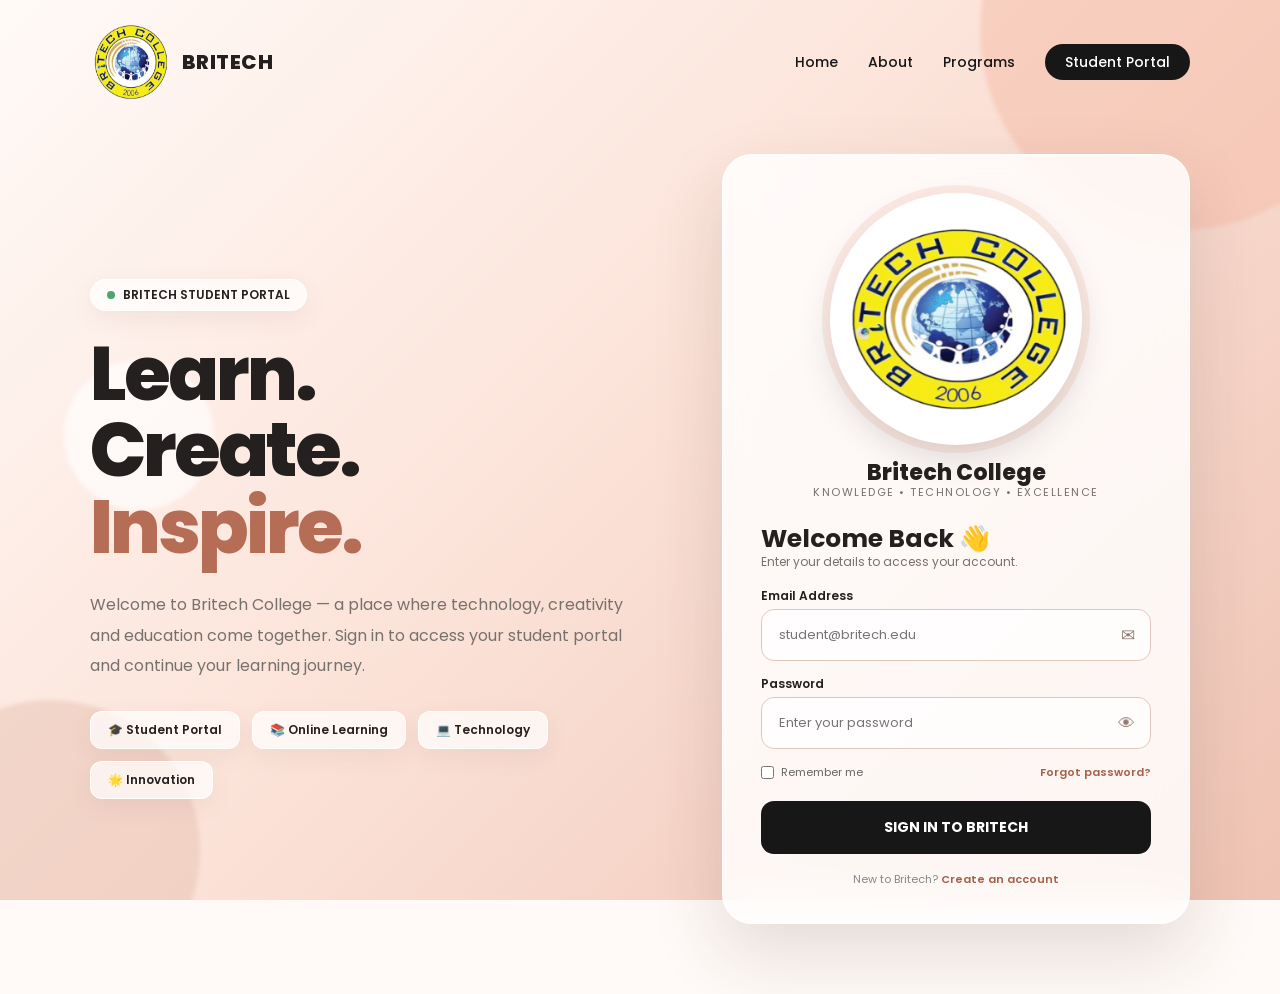
==== auth/sign-in.html @ 8697c610 "feat: backend file" ====
<!doctype html>
<html lang="en">
  <head>
    <meta charset="UTF-8" />
    <meta name="viewport" content="width=device-width, initial-scale=1.0" />

    <title>Britech College | Student Portal</title>
    <link rel="stylesheet" href="../assets/css/style.css" />
    <link rel="stylesheet" href="../assets/css/pages/sign-in.css" />
  </head>

  <body>
    <!-- BACKGROUND -->
    <div class="background">
      <div class="circle one"></div>
      <div class="circle two"></div>
      <div class="circle three"></div>
    </div>

    <!-- HEADER -->
    <header>
      <div class="brand">
        <img src="../assets/images/logo/britech-logo.png" alt="Britech logo" width="80" height="80" />
        BRITECH
      </div>

      <nav>
        <a href="#">Home</a>
        <a href="#">About</a>
        <a href="#">Programs</a>
        <a href="#" class="nav-button">Student Portal</a>
      </nav>
    </header>

    <!-- MAIN -->
    <main>
      <div class="main-wrapper">
        <!-- LEFT SIDE -->
        <div class="intro">
          <div class="badge">
            <span></span>
            BRITECH STUDENT PORTAL
          </div>

          <h1>
            Learn.<br />
            Create.<br />
            <span>Inspire.</span>
          </h1>

          <p class="intro-text">
            Welcome to Britech College — a place where technology, creativity and education come together. Sign in to
            access your student portal and continue your learning journey.
          </p>

          <div class="features">
            <div class="feature">🎓 Student Portal</div>

            <div class="feature">📚 Online Learning</div>

            <div class="feature">💻 Technology</div>

            <div class="feature">🌟 Innovation</div>
          </div>
        </div>

        <!-- LOGIN CARD -->
        <div class="login-card">
          <!-- LOGO -->
          <div class="logo-area">
            <div class="logo-wrapper">
              <!-- Britech Logo -->
              <img class="britech-logo" src="../assets/images/logo/britech-logo.png" alt="Britech logo" />
            </div>

            <div class="college-name">Britech College</div>

            <div class="college-subtitle">Knowledge • Technology • Excellence</div>
          </div>

          <!-- LOGIN -->
          <div class="login-title">Welcome Back 👋</div>

          <div class="login-description">Enter your details to access your account.</div>

          <form id="loginForm">
            <!-- EMAIL -->
            <div class="input-group">
              <label for="email"> Email Address </label>

              <div class="input-wrapper">
                <input type="email" id="email" placeholder="student@britech.edu" required />

                <span class="input-icon"> ✉ </span>
              </div>
            </div>

            <!-- PASSWORD -->
            <div class="input-group">
              <label for="password"> Password </label>

              <div class="input-wrapper">
                <input type="password" id="password" placeholder="Enter your password" required />

                <span class="input-icon" id="togglePassword" style="cursor: pointer"> 👁 </span>
              </div>
            </div>

            <!-- OPTIONS -->
            <div class="options">
              <label class="remember">
                <input type="checkbox" />

                Remember me
              </label>

              <a href="#" class="forgot"> Forgot password? </a>
            </div>

            <!-- BUTTON -->
            <button type="submit" class="login-button">SIGN IN TO BRITECH</button>

            <!-- MESSAGE -->
            <div id="message"></div>
          </form>

          <!-- FOOTER -->
          <div class="card-footer">
            New to Britech?

            <a href="#"> Create an account </a>
          </div>
        </div>
      </div>
    </main>

    <script>
      /* ===========================
           PASSWORD SHOW / HIDE
        =========================== */

      const password = document.getElementById("password");

      const toggle = document.getElementById("togglePassword");

      toggle.addEventListener("click", () => {
        if (password.type === "password") {
          password.type = "text";
          toggle.textContent = "🙈";
        } else {
          password.type = "password";
          toggle.textContent = "👁";
        }
      });

      /* ===========================
           LOGIN
        =========================== */

      const form = document.getElementById("loginForm");

      const message = document.getElementById("message");

      form.addEventListener("submit", function (event) {
        event.preventDefault();

        const email = document.getElementById("email").value.trim();

        const pass = document.getElementById("password").value.trim();

        if (!email || !pass) {
          message.textContent = "Please enter your email and password.";

          message.className = "error";

          return;
        }

        // DEMO LOGIN
        message.textContent = "✓ Login successful! Welcome to Britech College.";

        message.className = "success";

        // In a real website, this is where
        // you would connect your backend/database.
      });
    </script>
  </body>
</html>
---- assets/css/style.css ----
@import url("./base/reset.css");
@import url("./base/theme.css");
@import url("./base/text.css");
@import url("./base/display.css");
@import url("./base/flex.css");
@import url("./base/gap.css");
@import url("./base/padding.css");
@import url("./base/margin.css");
@import url("./base/border.css");
@import url("./base/width.css");
@import url("./base/height.css");
@import url("./base/colors.css");
@import url("./base/shadow.css");
@import url("./base/opacity.css");
@import url("./base/overflow.css");
@import url("./base/position.css");
@import url("./base/radius.css");
@import url("./base/z-index.css");
---- assets/css/pages/sign-in.css ----
@import url("https://fonts.googleapis.com/css2?family=Poppins:wght@300;400;500;600;700;800&display=swap");

* {
  margin: 0;
  padding: 0;
  box-sizing: border-box;
}

:root {
  --black: #171717;
  --dark: #24201f;
  --peach: #f4b8a3;
  --peach-light: #fbd8ca;
  --skin: #e8c2b2;
  --cream: #fffaf7;
  --white: #ffffff;
  --gray: #77716e;
}

body {
  font-family: "Poppins", sans-serif;
  min-height: 100vh;
  background: var(--cream);
  color: var(--black);
  overflow-x: hidden;
}

/* =================================
           BACKGROUND DECORATIONS
        ================================= */

.background {
  position: fixed;
  inset: 0;
  overflow: hidden;
  z-index: -1;
  background: linear-gradient(135deg, #fffaf7 0%, #fce4da 45%, #efc3b3 100%);
}

.circle {
  position: absolute;
  border-radius: 50%;
  filter: blur(2px);
}

.circle.one {
  width: 400px;
  height: 400px;
  background: rgba(244, 184, 163, 0.45);
  top: -170px;
  right: -100px;
  animation: float 7s ease-in-out infinite;
}

.circle.two {
  width: 300px;
  height: 300px;
  background: rgba(232, 194, 178, 0.5);
  bottom: -100px;
  left: -100px;
  animation: float 9s ease-in-out infinite reverse;
}

.circle.three {
  width: 150px;
  height: 150px;
  background: rgba(255, 255, 255, 0.65);
  top: 40%;
  left: 5%;
  animation: float 6s ease-in-out infinite;
}

@keyframes float {
  0%,
  100% {
    transform: translateY(0);
  }

  50% {
    transform: translateY(-25px);
  }
}

/* =================================
           NAVBAR
        ================================= */

header {
  width: 100%;
  padding: 22px 7%;
  display: flex;
  justify-content: space-between;
  align-items: center;
  position: relative;
  z-index: 10;
}

.brand {
  display: flex;
  align-items: center;
  gap: 12px;
  font-weight: 800;
  font-size: 20px;
  letter-spacing: 0.5px;
}

.brand-dot {
  width: 12px;
  height: 12px;
  background: var(--black);
  border-radius: 50%;
  box-shadow: 0 0 0 6px rgba(23, 23, 23, 0.08);
}

nav {
  display: flex;
  gap: 30px;
  align-items: center;
}

nav a {
  color: var(--black);
  text-decoration: none;
  font-size: 14px;
  font-weight: 500;
  transition: 0.3s;
}

nav a:hover {
  color: #b66d55;
}

.nav-button {
  background: var(--black);
  color: white !important;
  padding: 11px 20px;
  border-radius: 30px;
}

.nav-button:hover {
  background: #b66d55;
}

/* =================================
           MAIN
        ================================= */

main {
  min-height: calc(100vh - 85px);
  padding: 30px 7% 70px;
  display: flex;
  justify-content: center;
  align-items: center;
}

.main-wrapper {
  width: 100%;
  max-width: 1150px;
  display: grid;
  grid-template-columns: 1.1fr 0.9fr;
  gap: 60px;
  align-items: center;
}

/* =================================
           LEFT CONTENT
        ================================= */

.intro {
  animation: slideLeft 0.8s ease;
}

@keyframes slideLeft {
  from {
    opacity: 0;
    transform: translateX(-40px);
  }

  to {
    opacity: 1;
    transform: translateX(0);
  }
}

.badge {
  display: inline-flex;
  align-items: center;
  gap: 8px;
  padding: 9px 16px;
  background: rgba(255, 255, 255, 0.7);
  border: 1px solid rgba(255, 255, 255, 0.8);
  border-radius: 30px;
  font-size: 12px;
  font-weight: 600;
  margin-bottom: 25px;
  box-shadow: 0 8px 25px rgba(100, 70, 60, 0.08);
}

.badge span {
  width: 8px;
  height: 8px;
  background: #49a66c;
  border-radius: 50%;
}

.intro h1 {
  font-size: clamp(42px, 6vw, 75px);
  line-height: 1.02;
  font-weight: 800;
  letter-spacing: -3px;
  margin-bottom: 25px;
}

.intro h1 span {
  color: #b66d55;
}

.intro-text {
  max-width: 550px;
  color: var(--gray);
  font-size: 16px;
  line-height: 1.9;
  margin-bottom: 30px;
}

.features {
  display: flex;
  gap: 12px;
  flex-wrap: wrap;
}

.feature {
  background: rgba(255, 255, 255, 0.7);
  border: 1px solid rgba(255, 255, 255, 0.9);
  padding: 12px 17px;
  border-radius: 12px;
  font-size: 12px;
  font-weight: 600;
  box-shadow: 0 8px 25px rgba(100, 70, 60, 0.07);
}

/* =================================
           LOGIN CARD
        ================================= */

.login-card {
  background: rgba(255, 255, 255, 0.82);
  backdrop-filter: blur(18px);
  -webkit-backdrop-filter: blur(18px);
  border: 1px solid rgba(255, 255, 255, 0.9);
  border-radius: 30px;
  padding: 38px;
  box-shadow:
    0 30px 70px rgba(75, 47, 38, 0.15),
    inset 0 1px 0 rgba(255, 255, 255, 0.8);
  animation: appear 0.9s ease;
}

@keyframes appear {
  from {
    opacity: 0;
    transform: translateY(30px) scale(0.97);
  }

  to {
    opacity: 1;
    transform: translateY(0) scale(1);
  }
}

/* =================================
           LOGO
        ================================= */

.logo-area {
  text-align: center;
  margin-bottom: 25px;
}

.logo-wrapper {
  width: 252px;
  height: 252px;
  margin: auto;
  background: white;
  border-radius: 50%;
  padding: 8px;
  display: flex;
  align-items: center;
  justify-content: center;
  box-shadow:
    0 15px 35px rgba(0, 0, 0, 0.12),
    0 0 0 8px rgba(244, 184, 163, 0.25);
}

.logo-wrapper img {
  width: 100%;
  height: 100%;
  object-fit: contain;
  border-radius: 50%;
}

.college-name {
  margin-top: 17px;
  font-size: 22px;
  font-weight: 800;
}

.college-subtitle {
  font-size: 11px;
  color: var(--gray);
  margin-top: 3px;
  letter-spacing: 1.5px;
  text-transform: uppercase;
}

/* =================================
           FORM
        ================================= */

.login-title {
  font-size: 25px;
  font-weight: 700;
  margin-top: 28px;
}

.login-description {
  font-size: 12px;
  color: var(--gray);
  margin: 5px 0 22px;
}

.input-group {
  margin-bottom: 17px;
}

.input-group label {
  display: block;
  font-size: 12px;
  font-weight: 600;
  margin-bottom: 7px;
}

.input-wrapper {
  position: relative;
}

.input-wrapper input {
  width: 100%;
  height: 52px;
  padding: 0 45px 0 17px;
  border: 1px solid #dfc7bd;
  background: rgba(255, 255, 255, 0.75);
  border-radius: 13px;
  outline: none;
  font-family: inherit;
  font-size: 13px;
  transition: 0.3s;
}

.input-wrapper input:focus {
  border-color: #b66d55;
  box-shadow: 0 0 0 4px rgba(182, 109, 85, 0.1);
  background: white;
}

.input-icon {
  position: absolute;
  right: 16px;
  top: 50%;
  transform: translateY(-50%);
  color: #927c73;
  font-size: 17px;
}

.options {
  display: flex;
  justify-content: space-between;
  align-items: center;
  margin: 5px 0 22px;
  font-size: 11px;
}

.remember {
  display: flex;
  gap: 7px;
  align-items: center;
  color: #666;
}

.remember input {
  accent-color: #b66d55;
}

.forgot {
  color: #a85f49;
  font-weight: 600;
  text-decoration: none;
}

/* =================================
           BUTTON
        ================================= */

.login-button {
  width: 100%;
  height: 53px;
  border: none;
  border-radius: 13px;
  background: var(--black);
  color: white;
  font-family: inherit;
  font-size: 14px;
  font-weight: 700;
  cursor: pointer;
  position: relative;
  overflow: hidden;
  transition: 0.3s;
}

.login-button::before {
  content: "";
  position: absolute;
  top: 0;
  left: -100%;
  width: 100%;
  height: 100%;
  background: linear-gradient(90deg, transparent, rgba(255, 255, 255, 0.2), transparent);
  transition: 0.5s;
}

.login-button:hover::before {
  left: 100%;
}

.login-button:hover {
  background: #b66d55;
  transform: translateY(-2px);
  box-shadow: 0 12px 25px rgba(182, 109, 85, 0.3);
}

/* =================================
           FOOTER
        ================================= */

.card-footer {
  text-align: center;
  margin-top: 20px;
  color: #888;
  font-size: 11px;
}

.card-footer a {
  color: #a85f49;
  font-weight: 600;
  text-decoration: none;
}

/* =================================
           MESSAGE
        ================================= */

#message {
  display: none;
  margin-top: 15px;
  padding: 11px;
  border-radius: 10px;
  text-align: center;
  font-size: 12px;
}

.success {
  display: block !important;
  color: #257245;
  background: #e8f7ee;
}

.error {
  display: block !important;
  color: #a33c32;
  background: #fdeceb;
}

/* =================================
           MOBILE
        ================================= */

@media (max-width: 900px) {
  .main-wrapper {
    grid-template-columns: 1fr;
    max-width: 600px;
    gap: 35px;
  }

  .intro {
    text-align: center;
  }

  .intro-text {
    margin-left: auto;
    margin-right: auto;
  }

  .features {
    justify-content: center;
  }

  nav a:not(.nav-button) {
    display: none;
  }
}

@media (max-width: 550px) {
  header {
    padding: 18px 5%;
  }

  main {
    padding: 20px 5% 50px;
  }

  .intro h1 {
    font-size: 45px;
    letter-spacing: -2px;
  }

  .intro-text {
    font-size: 13px;
  }

  .login-card {
    padding: 28px 22px;
    border-radius: 23px;
  }

  .logo-wrapper {
    width: 125px;
    height: 125px;
  }

  .college-name {
    font-size: 20px;
  }
}
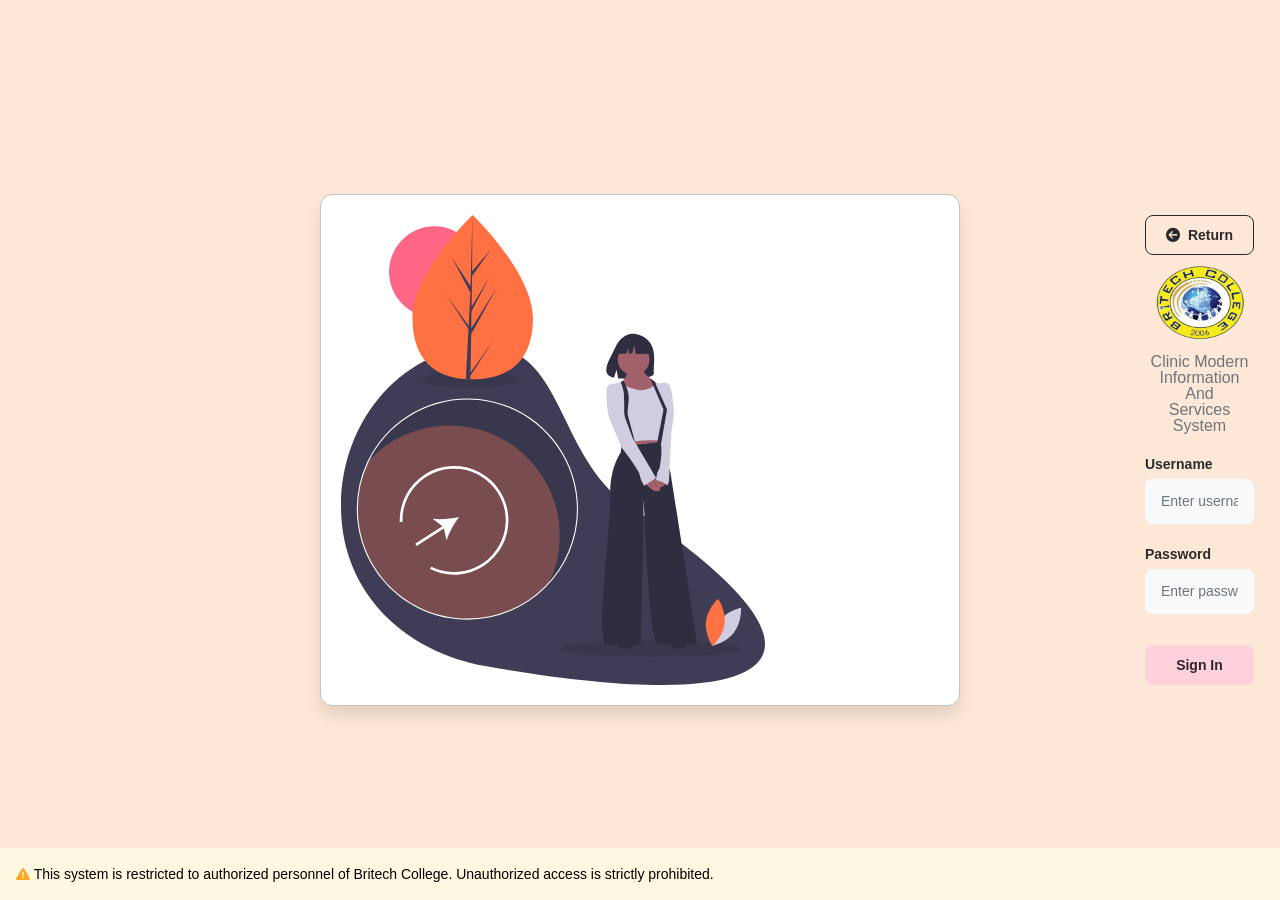
==== commit 0d15d542: "Merge pull request #7 from JohnxdLink/feat/sign-in Implement sign in page and add reusable component" ====
--- a/auth/sign-in.html
+++ b/auth/sign-in.html
@@ -3,187 +3,44 @@
   <head>
     <meta charset="UTF-8" />
     <meta name="viewport" content="width=device-width, initial-scale=1.0" />
-
-    <title>Britech College | Student Portal</title>
+    <title>Clinic | Sign-in</title>
     <link rel="stylesheet" href="../assets/css/style.css" />
     <link rel="stylesheet" href="../assets/css/pages/sign-in.css" />
   </head>
+  <body class="w-100 h-screen d-flex flex-column items-center justify-between bg-warning">
+    <header class="d-flex flex-1"></header>
+    <main class="p-5 w-1/2 h-512 d-flex flex-row bg-white shadow border border-light-gray shadow-lg rounded-lg gap-5">
+      <section class="d-flex flex-1">
+        <img src="../assets/images/illustrations/sign-in.svg" alt="" />
+      </section>
 
-  <body>
-    <!-- BACKGROUND -->
-    <div class="background">
-      <div class="circle one"></div>
-      <div class="circle two"></div>
-      <div class="circle three"></div>
-    </div>
-
-    <!-- HEADER -->
-    <header>
-      <div class="brand">
-        <img src="../assets/images/logo/britech-logo.png" alt="Britech logo" width="80" height="80" />
-        BRITECH
-      </div>
-
-      <nav>
-        <a href="#">Home</a>
-        <a href="#">About</a>
-        <a href="#">Programs</a>
-        <a href="#" class="nav-button">Student Portal</a>
-      </nav>
-    </header>
-
-    <!-- MAIN -->
-    <main>
-      <div class="main-wrapper">
-        <!-- LEFT SIDE -->
-        <div class="intro">
-          <div class="badge">
-            <span></span>
-            BRITECH STUDENT PORTAL
+      <form class="d-flex flex-1 flex-column items-start gap-2">
+        <a class="btn-outline" href="../index.html"> <span class="fa-solid fa-circle-arrow-left"></span>Return</a>
+        <div class="w-100 h-100 d-flex flex-column gap-5">
+          <div class="w-100 d-flex flex-column items-center justify-center gap-3">
+            <img class="w-96 h-auto" src="../assets/images/logo/britech-logo.png" alt="" />
+            <p class="text-center text-gray">Clinic Modern Information And <br />Services System</p>
+          </div>
+          <div>
+            <label class="label" for="">Username</label>
+            <input class="mt-1 input" type="text" name="" id="" placeholder="Enter username" required />
           </div>
 
-          <h1>
-            Learn.<br />
-            Create.<br />
-            <span>Inspire.</span>
-          </h1>
-
-          <p class="intro-text">
-            Welcome to Britech College — a place where technology, creativity and education come together. Sign in to
-            access your student portal and continue your learning journey.
-          </p>
-
-          <div class="features">
-            <div class="feature">🎓 Student Portal</div>
-
-            <div class="feature">📚 Online Learning</div>
-
-            <div class="feature">💻 Technology</div>
-
-            <div class="feature">🌟 Innovation</div>
+          <div>
+            <label class="label" for="">Password</label>
+            <input class="mt-1 input" type="password" name="" id="" placeholder="Enter password" required />
           </div>
         </div>
 
-        <!-- LOGIN CARD -->
-        <div class="login-card">
-          <!-- LOGO -->
-          <div class="logo-area">
-            <div class="logo-wrapper">
-              <!-- Britech Logo -->
-              <img class="britech-logo" src="../assets/images/logo/britech-logo.png" alt="Britech logo" />
-            </div>
-
-            <div class="college-name">Britech College</div>
-
-            <div class="college-subtitle">Knowledge • Technology • Excellence</div>
-          </div>
-
-          <!-- LOGIN -->
-          <div class="login-title">Welcome Back 👋</div>
-
-          <div class="login-description">Enter your details to access your account.</div>
-
-          <form id="loginForm">
-            <!-- EMAIL -->
-            <div class="input-group">
-              <label for="email"> Email Address </label>
-
-              <div class="input-wrapper">
-                <input type="email" id="email" placeholder="student@britech.edu" required />
-
-                <span class="input-icon"> ✉ </span>
-              </div>
-            </div>
-
-            <!-- PASSWORD -->
-            <div class="input-group">
-              <label for="password"> Password </label>
-
-              <div class="input-wrapper">
-                <input type="password" id="password" placeholder="Enter your password" required />
-
-                <span class="input-icon" id="togglePassword" style="cursor: pointer"> 👁 </span>
-              </div>
-            </div>
-
-            <!-- OPTIONS -->
-            <div class="options">
-              <label class="remember">
-                <input type="checkbox" />
-
-                Remember me
-              </label>
-
-              <a href="#" class="forgot"> Forgot password? </a>
-            </div>
-
-            <!-- BUTTON -->
-            <button type="submit" class="login-button">SIGN IN TO BRITECH</button>
-
-            <!-- MESSAGE -->
-            <div id="message"></div>
-          </form>
-
-          <!-- FOOTER -->
-          <div class="card-footer">
-            New to Britech?
-
-            <a href="#"> Create an account </a>
-          </div>
-        </div>
-      </div>
+        <button class="w-100 btn-primary">Sign In</button>
+      </form>
     </main>
 
-    <script>
-      /* ===========================
-           PASSWORD SHOW / HIDE
-        =========================== */
-
-      const password = document.getElementById("password");
-
-      const toggle = document.getElementById("togglePassword");
-
-      toggle.addEventListener("click", () => {
-        if (password.type === "password") {
-          password.type = "text";
-          toggle.textContent = "🙈";
-        } else {
-          password.type = "password";
-          toggle.textContent = "👁";
-        }
-      });
-
-      /* ===========================
-           LOGIN
-        =========================== */
-
-      const form = document.getElementById("loginForm");
-
-      const message = document.getElementById("message");
-
-      form.addEventListener("submit", function (event) {
-        event.preventDefault();
-
-        const email = document.getElementById("email").value.trim();
-
-        const pass = document.getElementById("password").value.trim();
-
-        if (!email || !pass) {
-          message.textContent = "Please enter your email and password.";
-
-          message.className = "error";
-
-          return;
-        }
-
-        // DEMO LOGIN
-        message.textContent = "✓ Login successful! Welcome to Britech College.";
-
-        message.className = "success";
-
-        // In a real website, this is where
-        // you would connect your backend/database.
-      });
-    </script>
+    <footer class="w-100 d-flex flex-column justify-end flex-1">
+      <p class="p-4 text-sm bg-warning-light">
+        <span class="fa-solid text-warning-info fa-triangle-exclamation"></span> This system is restricted to authorized
+        personnel of Britech College. Unauthorized access is strictly prohibited.
+      </p>
+    </footer>
   </body>
 </html>
--- a/assets/css/style.css
+++ b/assets/css/style.css
@@ -15,4 +15,6 @@
 @import url("./base/overflow.css");
 @import url("./base/position.css");
 @import url("./base/radius.css");
-@import url("./base/z-index.css");+@import url("./base/z-index.css");
+
+@import url("https://cdnjs.cloudflare.com/ajax/libs/font-awesome/6.7.2/css/all.min.css");
--- a/assets/css/pages/sign-in.css
+++ b/assets/css/pages/sign-in.css
@@ -1,543 +1,2 @@
-@import url("https://fonts.googleapis.com/css2?family=Poppins:wght@300;400;500;600;700;800&display=swap");
-
-* {
-  margin: 0;
-  padding: 0;
-  box-sizing: border-box;
-}
-
-:root {
-  --black: #171717;
-  --dark: #24201f;
-  --peach: #f4b8a3;
-  --peach-light: #fbd8ca;
-  --skin: #e8c2b2;
-  --cream: #fffaf7;
-  --white: #ffffff;
-  --gray: #77716e;
-}
-
-body {
-  font-family: "Poppins", sans-serif;
-  min-height: 100vh;
-  background: var(--cream);
-  color: var(--black);
-  overflow-x: hidden;
-}
-
-/* =================================
-           BACKGROUND DECORATIONS
-        ================================= */
-
-.background {
-  position: fixed;
-  inset: 0;
-  overflow: hidden;
-  z-index: -1;
-  background: linear-gradient(135deg, #fffaf7 0%, #fce4da 45%, #efc3b3 100%);
-}
-
-.circle {
-  position: absolute;
-  border-radius: 50%;
-  filter: blur(2px);
-}
-
-.circle.one {
-  width: 400px;
-  height: 400px;
-  background: rgba(244, 184, 163, 0.45);
-  top: -170px;
-  right: -100px;
-  animation: float 7s ease-in-out infinite;
-}
-
-.circle.two {
-  width: 300px;
-  height: 300px;
-  background: rgba(232, 194, 178, 0.5);
-  bottom: -100px;
-  left: -100px;
-  animation: float 9s ease-in-out infinite reverse;
-}
-
-.circle.three {
-  width: 150px;
-  height: 150px;
-  background: rgba(255, 255, 255, 0.65);
-  top: 40%;
-  left: 5%;
-  animation: float 6s ease-in-out infinite;
-}
-
-@keyframes float {
-  0%,
-  100% {
-    transform: translateY(0);
-  }
-
-  50% {
-    transform: translateY(-25px);
-  }
-}
-
-/* =================================
-           NAVBAR
-        ================================= */
-
-header {
-  width: 100%;
-  padding: 22px 7%;
-  display: flex;
-  justify-content: space-between;
-  align-items: center;
-  position: relative;
-  z-index: 10;
-}
-
-.brand {
-  display: flex;
-  align-items: center;
-  gap: 12px;
-  font-weight: 800;
-  font-size: 20px;
-  letter-spacing: 0.5px;
-}
-
-.brand-dot {
-  width: 12px;
-  height: 12px;
-  background: var(--black);
-  border-radius: 50%;
-  box-shadow: 0 0 0 6px rgba(23, 23, 23, 0.08);
-}
-
-nav {
-  display: flex;
-  gap: 30px;
-  align-items: center;
-}
-
-nav a {
-  color: var(--black);
-  text-decoration: none;
-  font-size: 14px;
-  font-weight: 500;
-  transition: 0.3s;
-}
-
-nav a:hover {
-  color: #b66d55;
-}
-
-.nav-button {
-  background: var(--black);
-  color: white !important;
-  padding: 11px 20px;
-  border-radius: 30px;
-}
-
-.nav-button:hover {
-  background: #b66d55;
-}
-
-/* =================================
-           MAIN
-        ================================= */
-
-main {
-  min-height: calc(100vh - 85px);
-  padding: 30px 7% 70px;
-  display: flex;
-  justify-content: center;
-  align-items: center;
-}
-
-.main-wrapper {
-  width: 100%;
-  max-width: 1150px;
-  display: grid;
-  grid-template-columns: 1.1fr 0.9fr;
-  gap: 60px;
-  align-items: center;
-}
-
-/* =================================
-           LEFT CONTENT
-        ================================= */
-
-.intro {
-  animation: slideLeft 0.8s ease;
-}
-
-@keyframes slideLeft {
-  from {
-    opacity: 0;
-    transform: translateX(-40px);
-  }
-
-  to {
-    opacity: 1;
-    transform: translateX(0);
-  }
-}
-
-.badge {
-  display: inline-flex;
-  align-items: center;
-  gap: 8px;
-  padding: 9px 16px;
-  background: rgba(255, 255, 255, 0.7);
-  border: 1px solid rgba(255, 255, 255, 0.8);
-  border-radius: 30px;
-  font-size: 12px;
-  font-weight: 600;
-  margin-bottom: 25px;
-  box-shadow: 0 8px 25px rgba(100, 70, 60, 0.08);
-}
-
-.badge span {
-  width: 8px;
-  height: 8px;
-  background: #49a66c;
-  border-radius: 50%;
-}
-
-.intro h1 {
-  font-size: clamp(42px, 6vw, 75px);
-  line-height: 1.02;
-  font-weight: 800;
-  letter-spacing: -3px;
-  margin-bottom: 25px;
-}
-
-.intro h1 span {
-  color: #b66d55;
-}
-
-.intro-text {
-  max-width: 550px;
-  color: var(--gray);
-  font-size: 16px;
-  line-height: 1.9;
-  margin-bottom: 30px;
-}
-
-.features {
-  display: flex;
-  gap: 12px;
-  flex-wrap: wrap;
-}
-
-.feature {
-  background: rgba(255, 255, 255, 0.7);
-  border: 1px solid rgba(255, 255, 255, 0.9);
-  padding: 12px 17px;
-  border-radius: 12px;
-  font-size: 12px;
-  font-weight: 600;
-  box-shadow: 0 8px 25px rgba(100, 70, 60, 0.07);
-}
-
-/* =================================
-           LOGIN CARD
-        ================================= */
-
-.login-card {
-  background: rgba(255, 255, 255, 0.82);
-  backdrop-filter: blur(18px);
-  -webkit-backdrop-filter: blur(18px);
-  border: 1px solid rgba(255, 255, 255, 0.9);
-  border-radius: 30px;
-  padding: 38px;
-  box-shadow:
-    0 30px 70px rgba(75, 47, 38, 0.15),
-    inset 0 1px 0 rgba(255, 255, 255, 0.8);
-  animation: appear 0.9s ease;
-}
-
-@keyframes appear {
-  from {
-    opacity: 0;
-    transform: translateY(30px) scale(0.97);
-  }
-
-  to {
-    opacity: 1;
-    transform: translateY(0) scale(1);
-  }
-}
-
-/* =================================
-           LOGO
-        ================================= */
-
-.logo-area {
-  text-align: center;
-  margin-bottom: 25px;
-}
-
-.logo-wrapper {
-  width: 252px;
-  height: 252px;
-  margin: auto;
-  background: white;
-  border-radius: 50%;
-  padding: 8px;
-  display: flex;
-  align-items: center;
-  justify-content: center;
-  box-shadow:
-    0 15px 35px rgba(0, 0, 0, 0.12),
-    0 0 0 8px rgba(244, 184, 163, 0.25);
-}
-
-.logo-wrapper img {
-  width: 100%;
-  height: 100%;
-  object-fit: contain;
-  border-radius: 50%;
-}
-
-.college-name {
-  margin-top: 17px;
-  font-size: 22px;
-  font-weight: 800;
-}
-
-.college-subtitle {
-  font-size: 11px;
-  color: var(--gray);
-  margin-top: 3px;
-  letter-spacing: 1.5px;
-  text-transform: uppercase;
-}
-
-/* =================================
-           FORM
-        ================================= */
-
-.login-title {
-  font-size: 25px;
-  font-weight: 700;
-  margin-top: 28px;
-}
-
-.login-description {
-  font-size: 12px;
-  color: var(--gray);
-  margin: 5px 0 22px;
-}
-
-.input-group {
-  margin-bottom: 17px;
-}
-
-.input-group label {
-  display: block;
-  font-size: 12px;
-  font-weight: 600;
-  margin-bottom: 7px;
-}
-
-.input-wrapper {
-  position: relative;
-}
-
-.input-wrapper input {
-  width: 100%;
-  height: 52px;
-  padding: 0 45px 0 17px;
-  border: 1px solid #dfc7bd;
-  background: rgba(255, 255, 255, 0.75);
-  border-radius: 13px;
-  outline: none;
-  font-family: inherit;
-  font-size: 13px;
-  transition: 0.3s;
-}
-
-.input-wrapper input:focus {
-  border-color: #b66d55;
-  box-shadow: 0 0 0 4px rgba(182, 109, 85, 0.1);
-  background: white;
-}
-
-.input-icon {
-  position: absolute;
-  right: 16px;
-  top: 50%;
-  transform: translateY(-50%);
-  color: #927c73;
-  font-size: 17px;
-}
-
-.options {
-  display: flex;
-  justify-content: space-between;
-  align-items: center;
-  margin: 5px 0 22px;
-  font-size: 11px;
-}
-
-.remember {
-  display: flex;
-  gap: 7px;
-  align-items: center;
-  color: #666;
-}
-
-.remember input {
-  accent-color: #b66d55;
-}
-
-.forgot {
-  color: #a85f49;
-  font-weight: 600;
-  text-decoration: none;
-}
-
-/* =================================
-           BUTTON
-        ================================= */
-
-.login-button {
-  width: 100%;
-  height: 53px;
-  border: none;
-  border-radius: 13px;
-  background: var(--black);
-  color: white;
-  font-family: inherit;
-  font-size: 14px;
-  font-weight: 700;
-  cursor: pointer;
-  position: relative;
-  overflow: hidden;
-  transition: 0.3s;
-}
-
-.login-button::before {
-  content: "";
-  position: absolute;
-  top: 0;
-  left: -100%;
-  width: 100%;
-  height: 100%;
-  background: linear-gradient(90deg, transparent, rgba(255, 255, 255, 0.2), transparent);
-  transition: 0.5s;
-}
-
-.login-button:hover::before {
-  left: 100%;
-}
-
-.login-button:hover {
-  background: #b66d55;
-  transform: translateY(-2px);
-  box-shadow: 0 12px 25px rgba(182, 109, 85, 0.3);
-}
-
-/* =================================
-           FOOTER
-        ================================= */
-
-.card-footer {
-  text-align: center;
-  margin-top: 20px;
-  color: #888;
-  font-size: 11px;
-}
-
-.card-footer a {
-  color: #a85f49;
-  font-weight: 600;
-  text-decoration: none;
-}
-
-/* =================================
-           MESSAGE
-        ================================= */
-
-#message {
-  display: none;
-  margin-top: 15px;
-  padding: 11px;
-  border-radius: 10px;
-  text-align: center;
-  font-size: 12px;
-}
-
-.success {
-  display: block !important;
-  color: #257245;
-  background: #e8f7ee;
-}
-
-.error {
-  display: block !important;
-  color: #a33c32;
-  background: #fdeceb;
-}
-
-/* =================================
-           MOBILE
-        ================================= */
-
-@media (max-width: 900px) {
-  .main-wrapper {
-    grid-template-columns: 1fr;
-    max-width: 600px;
-    gap: 35px;
-  }
-
-  .intro {
-    text-align: center;
-  }
-
-  .intro-text {
-    margin-left: auto;
-    margin-right: auto;
-  }
-
-  .features {
-    justify-content: center;
-  }
-
-  nav a:not(.nav-button) {
-    display: none;
-  }
-}
-
-@media (max-width: 550px) {
-  header {
-    padding: 18px 5%;
-  }
-
-  main {
-    padding: 20px 5% 50px;
-  }
-
-  .intro h1 {
-    font-size: 45px;
-    letter-spacing: -2px;
-  }
-
-  .intro-text {
-    font-size: 13px;
-  }
-
-  .login-card {
-    padding: 28px 22px;
-    border-radius: 23px;
-  }
-
-  .logo-wrapper {
-    width: 125px;
-    height: 125px;
-  }
-
-  .college-name {
-    font-size: 20px;
-  }
-}
+@import url("../component/buttons/base.css");
+@import url("../component/inputs/base.css");
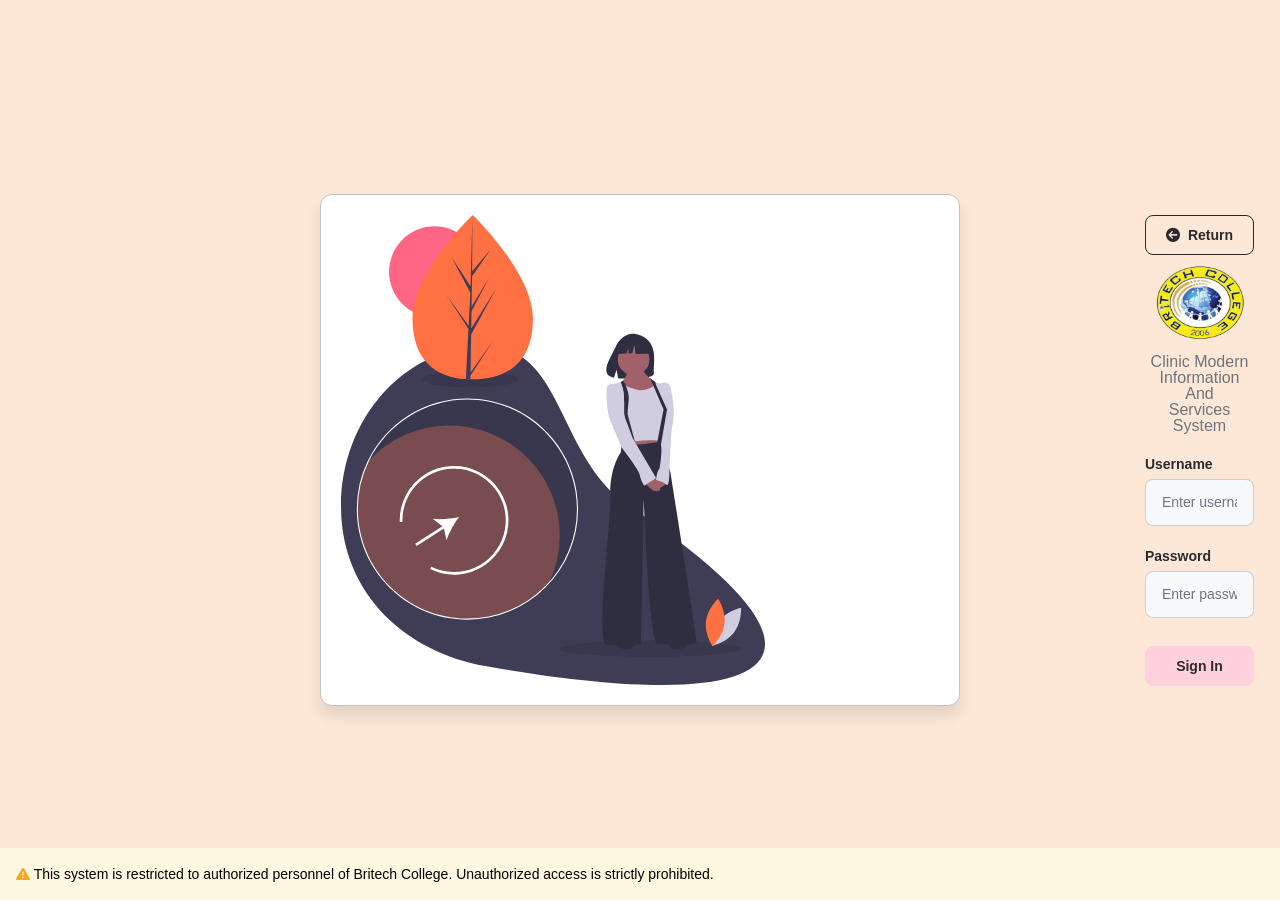
==== commit c2e4f46c: "feat: Wired frontend and backend sign-in feature." ====
--- a/auth/sign-in.html
+++ b/auth/sign-in.html
@@ -7,40 +7,71 @@
     <link rel="stylesheet" href="../assets/css/style.css" />
     <link rel="stylesheet" href="../assets/css/pages/sign-in.css" />
   </head>
+
   <body class="w-100 h-screen d-flex flex-column items-center justify-between bg-warning">
     <header class="d-flex flex-1"></header>
+
     <main class="p-5 w-1/2 h-512 d-flex flex-row bg-white shadow border border-light-gray shadow-lg rounded-lg gap-5">
       <section class="d-flex flex-1">
         <img src="../assets/images/illustrations/sign-in.svg" alt="" />
       </section>
 
-      <form class="d-flex flex-1 flex-column items-start gap-2">
-        <a class="btn-outline" href="../index.html"> <span class="fa-solid fa-circle-arrow-left"></span>Return</a>
+      <form id="sign-in-form" class="d-flex flex-1 flex-column items-start gap-2">
+        <a class="btn-outline" href="../index.html">
+          <span class="fa-solid fa-circle-arrow-left"></span>
+          Return
+        </a>
+
         <div class="w-100 h-100 d-flex flex-column gap-5">
           <div class="w-100 d-flex flex-column items-center justify-center gap-3">
             <img class="w-96 h-auto" src="../assets/images/logo/britech-logo.png" alt="" />
-            <p class="text-center text-gray">Clinic Modern Information And <br />Services System</p>
-          </div>
-          <div>
-            <label class="label" for="">Username</label>
-            <input class="mt-1 input" type="text" name="" id="" placeholder="Enter username" required />
+            <p class="text-center text-gray">
+              Clinic Modern Information And <br />
+              Services System
+            </p>
           </div>
 
           <div>
-            <label class="label" for="">Password</label>
-            <input class="mt-1 input" type="password" name="" id="" placeholder="Enter password" required />
+            <label class="label" for="username">Username</label>
+            <input
+              class="mt-1 input"
+              type="text"
+              name="username"
+              id="username"
+              placeholder="Enter username"
+              autocomplete="username"
+              required
+            />
           </div>
+
+          <div>
+            <label class="label" for="password">Password</label>
+            <input
+              class="mt-1 input"
+              type="password"
+              name="password"
+              id="password"
+              placeholder="Enter password"
+              autocomplete="current-password"
+              required
+            />
+          </div>
+
+          <p id="error-message" role="alert"></p>
         </div>
 
-        <button class="w-100 btn-primary">Sign In</button>
+        <button type="submit" id="sign-in-button" class="w-100 btn-primary">Sign In</button>
       </form>
     </main>
 
     <footer class="w-100 d-flex flex-column justify-end flex-1">
       <p class="p-4 text-sm bg-warning-light">
-        <span class="fa-solid text-warning-info fa-triangle-exclamation"></span> This system is restricted to authorized
-        personnel of Britech College. Unauthorized access is strictly prohibited.
+        <span class="fa-solid text-warning-info fa-triangle-exclamation"></span>
+        This system is restricted to authorized personnel of Britech College. Unauthorized access is strictly
+        prohibited.
       </p>
     </footer>
+
+    <script type="module" src="../assets/js/pages/sign-in.js"></script>
   </body>
 </html>
--- a/assets/css/style.css
+++ b/assets/css/style.css
@@ -17,4 +17,5 @@
 @import url("./base/radius.css");
 @import url("./base/z-index.css");
 
+/* https://fontawesome.com/v6/search?ic=free-collection */
 @import url("https://cdnjs.cloudflare.com/ajax/libs/font-awesome/6.7.2/css/all.min.css");
